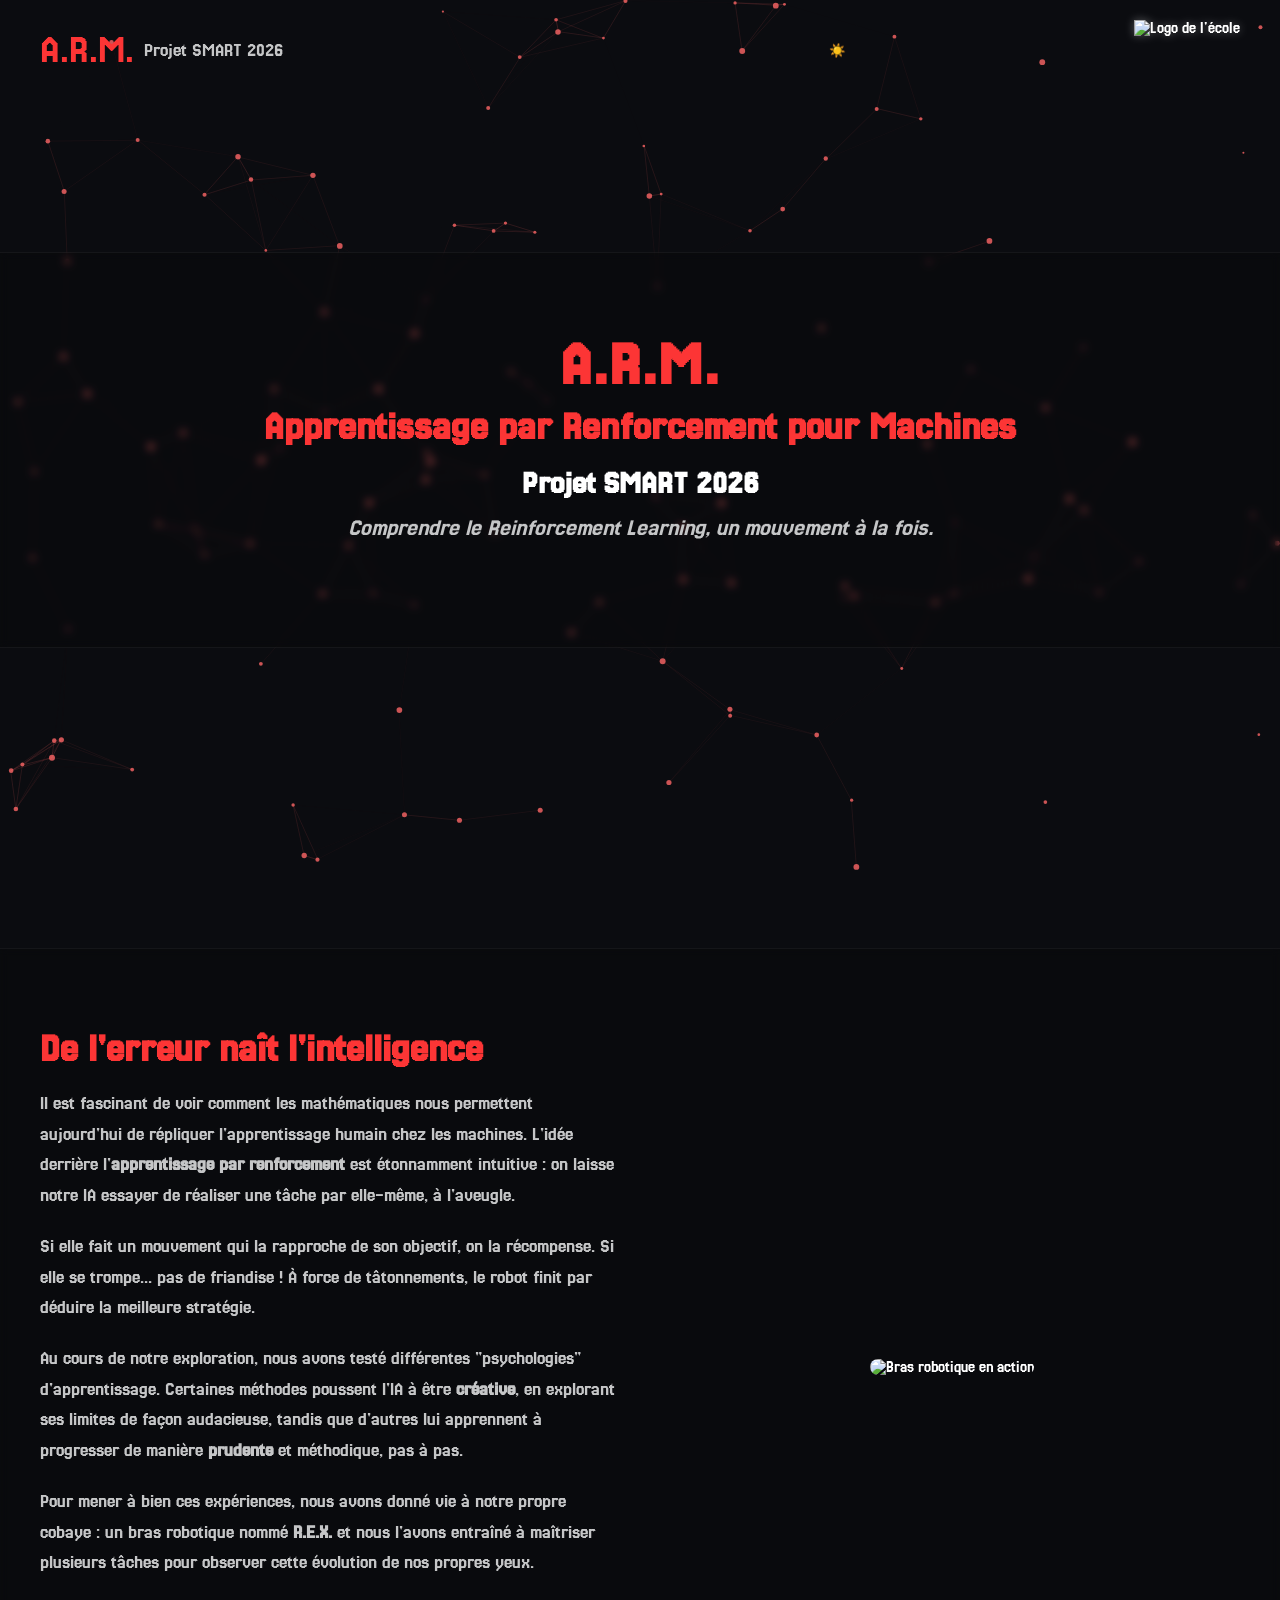
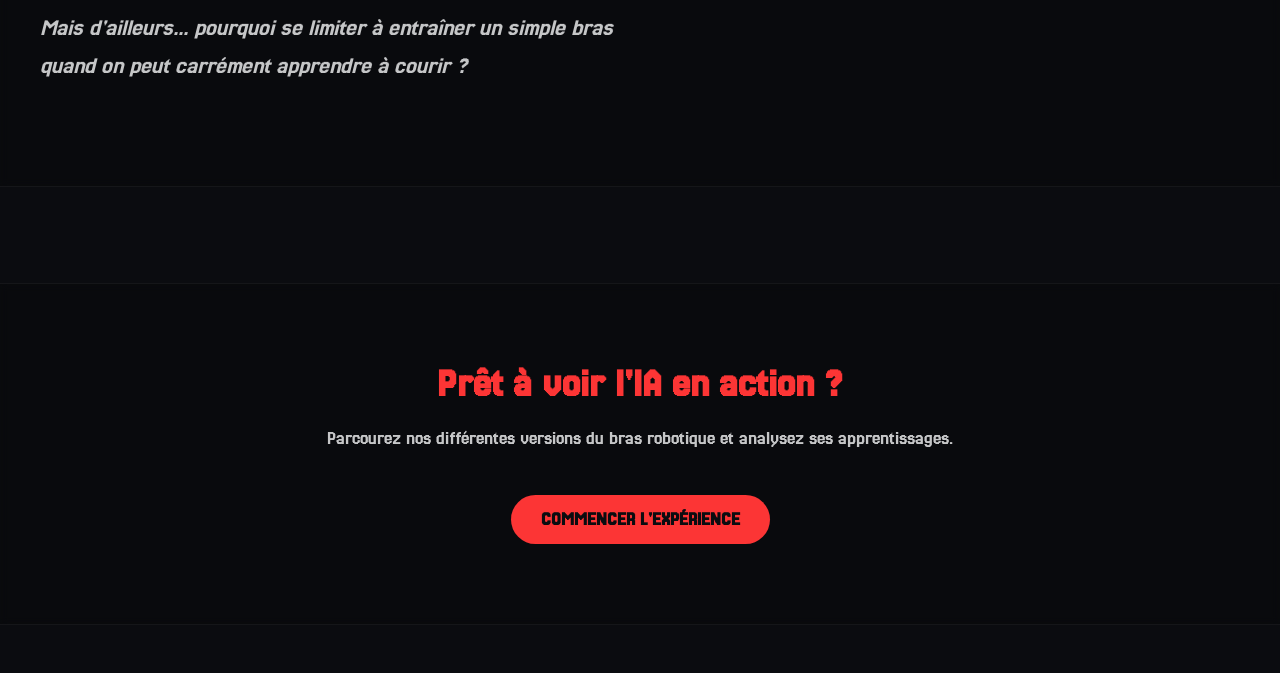
==== web/index.html @ 6c5f3771 "ajout graphisme bras" ====
<!DOCTYPE html>
<html lang="fr">
<head>
    <meta charset="UTF-8">
    <meta name="viewport" content="width=device-width, initial-scale=1.0">
    <title>A.R.M. SMART</title>
    <link rel="stylesheet" href="style.css">
    <script>
        if (localStorage.getItem('theme') === 'light') {
            document.documentElement.classList.add('light-mode');
        }
    </script>
</head>
<body>
    <canvas id="canvas-bg"></canvas>

    <header id="main-nav" class="top-header">
        <div class="nav-title">A.R.M.<span class="project-title">Projet SMART 2026</span></div>
        <button id="theme-toggle" class="theme-btn" aria-label="Changer de thème">☀️</button>
        <img src="img/insa_lyon.png" alt="Logo de l'école" class="school-logo">
    </header>

    <div class="main-wrapper">

        <section id="hero" class="hero-section">
            <div class="band text-center">
                <div class="container">
                    <h1>A.R.M.</h1>
                    <h2>Apprentissage par Renforcement pour Machines</h2>
                    <h3>Projet SMART 2026</h3>
                    <p class="slogan">Comprendre le Reinforcement Learning, un mouvement à la fois.</p>
                </div>
            </div>
        </section>

        <section id="presentation" class="content-section">
            <div class="band">
                <div class="container flex-container">
                    
                    <div class="text-content">
                        <h2>De l'erreur naît l'intelligence</h2>
                        
                        <p>Il est fascinant de voir comment les mathématiques nous permettent aujourd'hui de répliquer l'apprentissage humain chez les machines. L'idée derrière l'<strong>apprentissage par renforcement</strong> est étonnamment intuitive : on laisse notre IA essayer de réaliser une tâche par elle-même, à l'aveugle.</p>
                        
                        <p>Si elle fait un mouvement qui la rapproche de son objectif, on la récompense. Si elle se trompe... pas de friandise ! À force de tâtonnements, le robot finit par déduire la meilleure stratégie.</p>
                        
                        <p>Au cours de notre exploration, nous avons testé différentes "psychologies" d'apprentissage. Certaines méthodes poussent l'IA à être <strong>créative</strong>, en explorant ses limites de façon audacieuse, tandis que d'autres lui apprennent à progresser de manière <strong>prudente</strong> et méthodique, pas à pas.</p>
                        
                        <p>Pour mener à bien ces expériences, nous avons donné vie à notre propre cobaye : un bras robotique nommé <strong>R.E.X.</strong> et nous l'avons entraîné à maîtriser plusieurs tâches pour observer cette évolution de nos propres yeux.</p>
                        
                        <p class="slogan" style="margin-top: 30px;">
                            Mais d'ailleurs... pourquoi se limiter à entraîner un simple bras quand on peut carrément <em>apprendre à courir</em> ?
                        </p>
                    </div>

                    <div class="image-content">
                        <img src="img/robot_arm.png" alt="Bras robotique en action">
                    </div>

                </div>
            </div>
        </section>

        <section id="action" class="cta-section">
            <div class="band text-center">
                <div class="container">
                    <h2>Prêt à voir l'IA en action ?</h2>
                    <p>Parcourez nos différentes versions du bras robotique et analysez ses apprentissages.</p>
                    <a href="map.html" class="btn-start">COMMENCER L'EXPÉRIENCE</a>
                </div>
            </div>
        </section>
    </div>

    <script src="scripts.js"></script>
</body>
</html>
---- web/style.css ----
@import url('https://fonts.googleapis.com/css2?family=Jersey+25&display=swap');

* { margin: 0; padding: 0; box-sizing: border-box; }

html {
    scroll-behavior: smooth;
}

body {
    font-family: "Jersey 25", sans-serif;
    font-weight: 400;
    font-style: normal;
    overflow-x: hidden;
    background-color: #0b0c10;
    color: #ffffff;
}

/* --- Style du bouton de thème --- */
.theme-btn {
    background: none;
    border: none;
    cursor: pointer;
    margin-right: 20px;
    margin-left: auto; 
    display: flex;
    align-items: center;
    justify-content: center;
    transition: transform 0.3s ease;
    /* On retire le grayscale(100%) pour que l'icône couleur soit visible immédiatement */
    filter: none; 
}

/* --- Taille et comportement de l'icône spécifique --- */
#theme-icon {
    width: 35px;  /* Taille augmentée */
    height: 35px;
    transition: all 0.3s ease;
    /* Important : On retire le filtre d'inversion par défaut pour cette icône */
    filter: none !important; 
}

/* Effet de survol : légère rotation et agrandissement */
.theme-btn:hover #theme-icon {
    transform: scale(1.1) rotate(15deg);
    filter: drop-shadow(0 0 8px rgba(252, 53, 53, 0.5));
}

/* --- Correction pour le Mode Clair --- */
html.light-mode #theme-icon {
    /* On s'assure que l'image noir.png reste bien noire sur fond blanc */
    filter: none !important; 
}

.theme-btn:hover {
    transform: scale(1.1);
    filter: grayscale(0%);
}

html.light-mode body {
    background-color: #f4f4f9;
    color: #0b0c10;
}

html.light-mode h3, 
html.light-mode p, 
html.light-mode .slogan,
html.light-mode .project-title {
    color: #4a4a4a;
}

html.light-mode body .top-header.scrolled {
    background: rgba(255, 255, 255, 0.95);
    border-bottom: 1px solid rgba(0, 0, 0, 0.1);
}

html.light-mode body .band {
    background: rgba(255, 255, 255, 0.6);
    border-top: 1px solid rgba(0, 0, 0, 0.05);
    border-bottom: 1px solid rgba(0, 0, 0, 0.05);
}

html.light-mode body .level-info-panel {
    background: rgba(255, 255, 255, 0.9);
    box-shadow: 0 10px 30px rgba(0, 0, 0, 0.1);
}

html.light-mode body .map-node {
    background-color: #e0e0e0;
    border-color: #888;
}

html.light-mode body #map-paths line {
    stroke: rgba(0, 0, 0, 0.2) !important;
}

#canvas-bg {
    position: fixed;
    top: 0;
    left: 0;
    width: 100vw;
    height: 100vh;
    z-index: 0;
    pointer-events: none;
}

.main-wrapper { 
    position: relative; 
    z-index: 1; 
}

.top-header {
    position: fixed;
    top: 0;
    left: 0;
    width: 100vw;
    height: 100px;
    display: flex;
    align-items: center;
    padding: 0 40px;
    z-index: 100;
    transition: all 0.4s ease;
}

.nav-title {
    font-size: 2.5rem;
    color: #fc3535;
    opacity: 0;
    transform: translateX(-20px); 
    transition: all 0.4s ease;
    margin-right: auto; 
    display: flex;
}

.nav-link {
    color: inherit;
    text-decoration: none;
    transition: color 0.3s ease;
}

.project-title {
    font-size: 1.2rem;
    color: #c5c6c7;
    margin: auto 10px;
}


.school-logo {
    height: 60px;
    width: auto;
    filter: drop-shadow(0 0 5px rgba(255,255,255,0.3));
    transition: all 0.4s ease;
    margin-left: auto; 
}


.top-header.scrolled {
    height: 70px; 
    background: rgba(11, 12, 16, 0.95); 
    backdrop-filter: blur(10px);
    -webkit-backdrop-filter: blur(10px);
    border-bottom: 1px solid rgba(255, 255, 255, 0.1);
}

.top-header.scrolled .nav-title {
    opacity: 1; 
    transform: translateX(0); 
}

.top-header.scrolled .school-logo {
    height: 45px; 
}


@media (max-width: 768px) {
    .top-header { padding: 0 20px; }
    .school-logo { height: 45px; }
    .top-header.scrolled .school-logo { height: 35px; }
    .nav-title { font-size: 1.8rem; }
}

.school-logo {
    height: 60px;
    width: auto;
    filter: drop-shadow(0 0 5px rgba(255,255,255,0.3));
}

section {
    display: flex;
    justify-content: center;
    align-items: center;
    width: 100%;
    padding: 3rem 0;
}

#hero {
    min-height: 100vh;
    padding: 0;
}

.band {
    width: 100%;
    background: rgba(0, 0, 0, 0.15); 
    backdrop-filter: blur(4px); 
    -webkit-backdrop-filter: blur(4px);
    padding: 5rem 2rem; 
    border-top: 1px solid rgba(255, 255, 255, 0.05); 
    border-bottom: 1px solid rgba(255, 255, 255, 0.05);
}

.container {
    max-width: 1200px;
    margin: 0 auto; 
    width: 100%;
}

.text-center { text-align: center; }

.flex-container {
    display: flex;
    gap: 3rem;
    align-items: center;
}

.text-content { flex: 1; }
.image-content { flex: 1; text-align: center; }
.image-content img { max-width: 100%; border-radius: 10px; }

h1 { font-size: 4rem; letter-spacing: 2px; margin-bottom: 10px; color: #fc3535; }
h2 { font-size: 2.5rem; margin-bottom: 20px; color: #fc3535; }
h3 { font-size: 2rem; margin: 10px 0px; color: #fff; }
p { font-size: 1.2rem; line-height: 1.6; margin-bottom: 20px; color: #c5c6c7; }
.slogan { font-size: 1.5rem; font-style: italic; color: #c5c6c7; }

.scroll-arrow { 
    font-size: 3rem; 
    color: #fc3535; 
    text-decoration: none; 
    display: inline-block; 
    margin-top: 30px;
    transition: transform 0.3s ease;
}
.scroll-arrow:hover { transform: translateY(10px); }

.btn-start {
    display: inline-block;
    padding: 15px 30px;
    font-size: 1.2rem;
    font-weight: bold;
    color: #0b0c10;
    background-color: #fc3535;
    border: none;
    border-radius: 50px;
    cursor: pointer;
    text-decoration: none;
    transition: background-color 0.3s ease, transform 0.2s ease;
    margin-top: 20px;
}
.btn-start:hover {
    background-color: #c32d2d;
    transform: scale(1.05);
}

@media (max-width: 768px) {
    .flex-container { flex-direction: column; }
    h1 { font-size: 2.5rem; }
    .school-logo { height: 40px; }
    .band { padding: 3rem 1.5rem; }
}



.map-wrapper {
    position: relative;
    width: 100vw;
    height: 100vh;
    overflow: hidden; 
    z-index: 1;
}


.map-container {
    position: absolute;
    top: 0;
    left: 0;
    width: 100%;
    height: 100%;
}


#map-layer {
    position: absolute;
    top: 0;
    left: 0;
    width: 100%;
    height: 100%;
    
    transition: transform 1.2s cubic-bezier(0.34, 1.56, 0.64, 1);
}


.map-centered {
    transform: translateX(-32vw);
}


#map-paths {
    position: absolute;
    top: 0;
    left: 0;
    width: 100%;
    height: 100%;
    z-index: 1;
    pointer-events: none;
}


.level-info-panel {
    position: absolute;
    bottom: 40px;
    right: 40px;
    width: 90%;
    max-width: 450px;
    background: rgba(11, 12, 16, 0.85); 
    border: 2px solid #fc3535; 
    padding: 2rem;
    border-radius: 15px;
    text-align: center;
    backdrop-filter: blur(5px);
    z-index: 10;
    transition: transform 0.3s ease, opacity 0.3s ease;
    box-shadow: 0 10px 30px rgba(0, 0, 0, 0.5);
}


#map-paths {
    position: absolute;
    top: 0;
    left: 0;
    z-index: 1;
    pointer-events: none; 
}


.map-node {
    position: absolute;
    width: 35px;
    height: 35px;
    background-color: #0b0c10;
    border: 4px solid #c5c6c7;
    border-radius: 50%;
    transform: translate(-50%, -50%);
    cursor: pointer;
    z-index: 2;
    transition: all 0.3s ease;
}

.map-node:hover {
    transform: translate(-50%, -50%) scale(1.2);
    border-color: #ffffff;
}

.map-node.active {
    border-color: #fc3535;
    box-shadow: 0 0 15px rgba(252, 53, 53, 0.8);
    background-color: #fc3535;
}


.avatar {
    position: absolute;
    width: 60px;
    height: 60px;
    background-color: #ffffff;
    border: 3px solid #fc3535;
    border-radius: 50%;
    transform: translate(-50%, -100%); 
    z-index: 3;
    transition: top 0.8s cubic-bezier(0.34, 1.56, 0.64, 1), left 0.8s cubic-bezier(0.34, 1.56, 0.64, 1);
    display: flex;
    justify-content: center;
    align-items: center;
    font-size: 2.2rem;
    box-shadow: 0 5px 15px rgba(0,0,0,0.5);
}


.fade-out {
    opacity: 0;
    pointer-events: none;
    transition: opacity 0.8s ease;
}


@media (max-width: 768px) {
    .level-info-panel {
        bottom: 20px;
        right: 50%;
        transform: translateX(50%);
    }
}


/* --- Blocage du Scroll Global --- */
body.no-scroll {
    overflow: hidden;
}

.nav-corner {
    display: flex;
    align-items: center;
    gap: 15px;
}

/* --- Layout Principal Full Screen --- */
.dashboard-wrapper.full-page {
    height: 100vh;
    width: 100vw;
    padding-top: 90px; /* Laisse l'espace pour la navbar (top-header.scrolled fait 70px) */
    padding-bottom: 20px;
    display: flex;
    justify-content: center;
    box-sizing: border-box;
}

.dashboard-container.yt-layout {
    display: grid;
    grid-template-columns: 3fr 1fr; /* 75% pour la vidéo, 25% pour les paramètres */
    gap: 30px;
    width: 98%;
    max-width: 1600px;
    height: 100%;
    background: rgba(11, 12, 16, 0.85);
    border: 2px solid #fc3535;
    border-radius: 15px;
    padding: 20px;
    backdrop-filter: blur(8px);
    -webkit-backdrop-filter: blur(8px);
    box-shadow: 0 15px 35px rgba(0,0,0,0.5);
    box-sizing: border-box;
}

/* =========================================
   COLONNE GAUCHE (Vidéo & Contrôles)
========================================= */
.dashboard-left {
    display: flex;
    flex-direction: column;
    height: 100%;
}

.back-link { 
    display: inline-block; 
    margin-bottom: 10px; 
    color: #c5c6c7; 
    text-decoration: none; 
    font-size: 1.2rem;
    transition: color 0.3s, transform 0.2s; 
}

.back-link:hover { 
    color: #fc3535; 
    transform: translateX(-5px); 
}

/* Zone de la vidéo */
.video-container {
    flex-grow: 1; /* Prend toute la place verticale restante */
    display: flex;
    flex-direction: column;
    background: #000;
    border-radius: 10px;
    overflow: hidden;
    border: 1px solid rgba(255,255,255,0.2);
}

#ai-video {
    width: 100%;
    flex-grow: 1;
    height: 0; /* Astuce flexbox : permet de s'adapter sans faire déborder le conteneur */
    object-fit: contain; /* Garde le ratio 16:9 sans couper l'image */
}

/* Barre de contrôles sous la vidéo */
.video-controls {
    background: #1a1a1a;
    padding: 15px 20px;
    display: flex;
    justify-content: space-between; /* Espace le Play/Pause et l'Entraînement */
    align-items: center;
    border-top: 1px solid #333;
}

.control-btn {
    background: #fc3535;
    color: #0b0c10;
    border: none;
    padding: 10px 20px;
    font-size: 1.2rem;
    font-family: inherit;
    border-radius: 5px;
    cursor: pointer;
    font-weight: bold;
    transition: transform 0.2s;
}

.control-btn:hover { 
    transform: scale(1.05); 
}

/* Groupe d'entraînement (à droite sous la vidéo) */
.training-group {
    display: flex;
    align-items: center;
    gap: 15px;
}

.small-train-btn {
    margin-top: 0;
    padding: 10px 20px;
    font-size: 1.1rem;
    border-radius: 5px;
}

.small-train-btn:disabled {
    background: #555;
    cursor: not-allowed;
    transform: none;
    color: #aaa;
}

.status-msg { 
    font-size: 1.1rem; 
    font-style: italic; 
    color: #aaa; 
}

/* =========================================
   COLONNE DROITE (Paramètres)
========================================= */
.dashboard-right {
    display: flex;
    flex-direction: column;
    overflow-y: auto; /* Ajoute un scroll interne si l'écran est petit */
    padding-right: 10px; /* Évite que la scrollbar ne colle au bord */
}

/* Customisation de la barre de défilement (Scrollbar) pour le menu droit */
.dashboard-right::-webkit-scrollbar { width: 8px; }
.dashboard-right::-webkit-scrollbar-track { background: rgba(255,255,255,0.05); border-radius: 4px; }
.dashboard-right::-webkit-scrollbar-thumb { background: rgba(252,53,53,0.5); border-radius: 4px; }
.dashboard-right::-webkit-scrollbar-thumb:hover { background: #fc3535; }

.settings-header h2 { font-size: 2rem; margin-bottom: 5px; }
.level-description { font-size: 1.1rem; margin-bottom: 20px; color: #c5c6c7; }

.settings-panel {
    background: rgba(255,255,255,0.05);
    padding: 20px;
    border-radius: 10px;
    flex-grow: 1;
}

.setting-group { margin-bottom: 25px; }
.setting-group:last-child { margin-bottom: 0; }
.setting-group > label { 
    display: flex; 
    align-items: center; 
    margin-bottom: 10px; 
    font-size: 1.3rem; 
    color: #fc3535;
}

.val-badge {
    color: #fff;
    background: rgba(255,255,255,0.2);
    padding: 2px 8px;
    border-radius: 5px;
    font-size: 1.1rem;
    margin-left: 10px;
}

/* --- Info-bulles (Tooltips) --- */
.info-tooltip {
    position: relative;
    display: inline-block;
    cursor: help;
    margin-left: 8px;
    font-size: 1.1rem;
}

.info-icon {
    width: 18px;
    height: 18px;
    filter: invert(100%) sepia(100%) grayscale(100%) brightness(150%);
    transition: transform 0.3s ease;
}

.info-tooltip .tooltip-text {
    visibility: hidden;
    width: 220px;
    background-color: rgba(11, 12, 16, 0.95);
    color: #fff;
    text-align: center;
    border-radius: 8px;
    padding: 10px;
    position: absolute;
    z-index: 10;
    bottom: 150%;
    left: 50%;
    transform: translateX(-50%);
    opacity: 0;
    transition: opacity 0.3s;
    font-size: 1rem;
    font-weight: normal;
    font-family: sans-serif; /* Plus lisible pour les descriptions */
    border: 1px solid #fc3535;
    box-shadow: 0 5px 15px rgba(0,0,0,0.5);
    pointer-events: none;
}

.info-tooltip .tooltip-text::after {
    content: "";
    position: absolute;
    top: 100%;
    left: 50%;
    margin-left: -5px;
    border-width: 5px;
    border-style: solid;
    border-color: #fc3535 transparent transparent transparent;
}

.info-tooltip:hover .tooltip-text {
    visibility: visible;
    opacity: 1;
}

/* --- Toggle PPO / SAC --- */
.toggle-container {
    display: flex;
    background: rgba(0,0,0,0.5);
    border-radius: 8px;
    overflow: hidden;
    border: 1px solid rgba(255,255,255,0.2);
}

.toggle-container input[type="radio"] { display: none; }

.toggle-label {
    flex: 1;
    text-align: center;
    padding: 10px;
    cursor: pointer;
    font-size: 1.2rem;
    transition: background 0.3s, color 0.3s;
}

.toggle-container input[type="radio"]:checked + .toggle-label {
    background: #fc3535;
    color: #0b0c10;
    font-weight: bold;
}

/* --- Sliders --- */
.dashboard-slider {
    width: 100%;
    cursor: pointer;
    accent-color: #fc3535;
}

.slider-labels {
    display: flex;
    justify-content: space-between;
    font-size: 1rem;
    color: #aaa;
    margin-top: 5px;
}

/* =========================================
   RESPONSIVE DESIGN (Tablettes & Mobiles)
========================================= */
@media (max-width: 1024px) {
    /* Sur petit écran, on repasse sur une seule colonne */
    .dashboard-container.yt-layout {
        grid-template-columns: 1fr;
        overflow-y: auto; /* On permet de scroller tout le dashboard */
    }
    
    .dashboard-wrapper.full-page {
        height: auto;
        min-height: 100vh;
    }
    
    body.no-scroll { overflow: auto; } /* On réactive le scroll global sur mobile */
    
    .video-container { min-height: 40vh; }

    .video-controls { flex-direction: column; gap: 15px; }
    .training-group { flex-direction: column; width: 100%; }
    .small-train-btn { width: 100%; }
}

/* =========================================
   ADAPTATIONS POUR LE MODE CLAIR
========================================= */
html.light-mode .dashboard-container.yt-layout {
    background: rgba(255, 255, 255, 0.9);
    border-color: #fc3535;
    box-shadow: 0 10px 30px rgba(0,0,0,0.1);
}

html.light-mode .settings-panel { 
    background: rgba(0,0,0,0.05); 
}

html.light-mode .video-controls { 
    background: #eee; 
    border-top: 1px solid #ccc; 
}

html.light-mode .toggle-container { 
    background: rgba(255,255,255,0.5); 
    border-color: #ccc; 
}

html.light-mode .val-badge { 
    background: rgba(0,0,0,0.1); 
    color: #000; 
}

html.light-mode .info-tooltip .tooltip-text {
    background-color: rgba(255, 255, 255, 0.95);
    color: #0b0c10;
    box-shadow: 0 5px 15px rgba(0,0,0,0.2);
}
/* Annule l'inversion de l'image du bouton thème en mode clair */
html.light-mode #theme-icon {
    filter: none;
}

.loader {
  width: 48px;
  height: 48px;
  border: 3px solid #FFF;
  border-radius: 50%;
  display: inline-block;
  position: relative;
  box-sizing: border-box;
  animation: rotation 1s linear infinite;
} 
.loader::after {
  content: '';  
  box-sizing: border-box;
  position: absolute;
  left: 50%;
  top: 50%;
  transform: translate(-50%, -50%);
  width: 56px;
  height: 56px;
  border-radius: 50%;
  border: 3px solid transparent;
  border-bottom-color: #FF3D00;
}

@keyframes rotation {
  0% {
    transform: rotate(0deg);
  }
  100% {
    transform: rotate(360deg);
  }
}
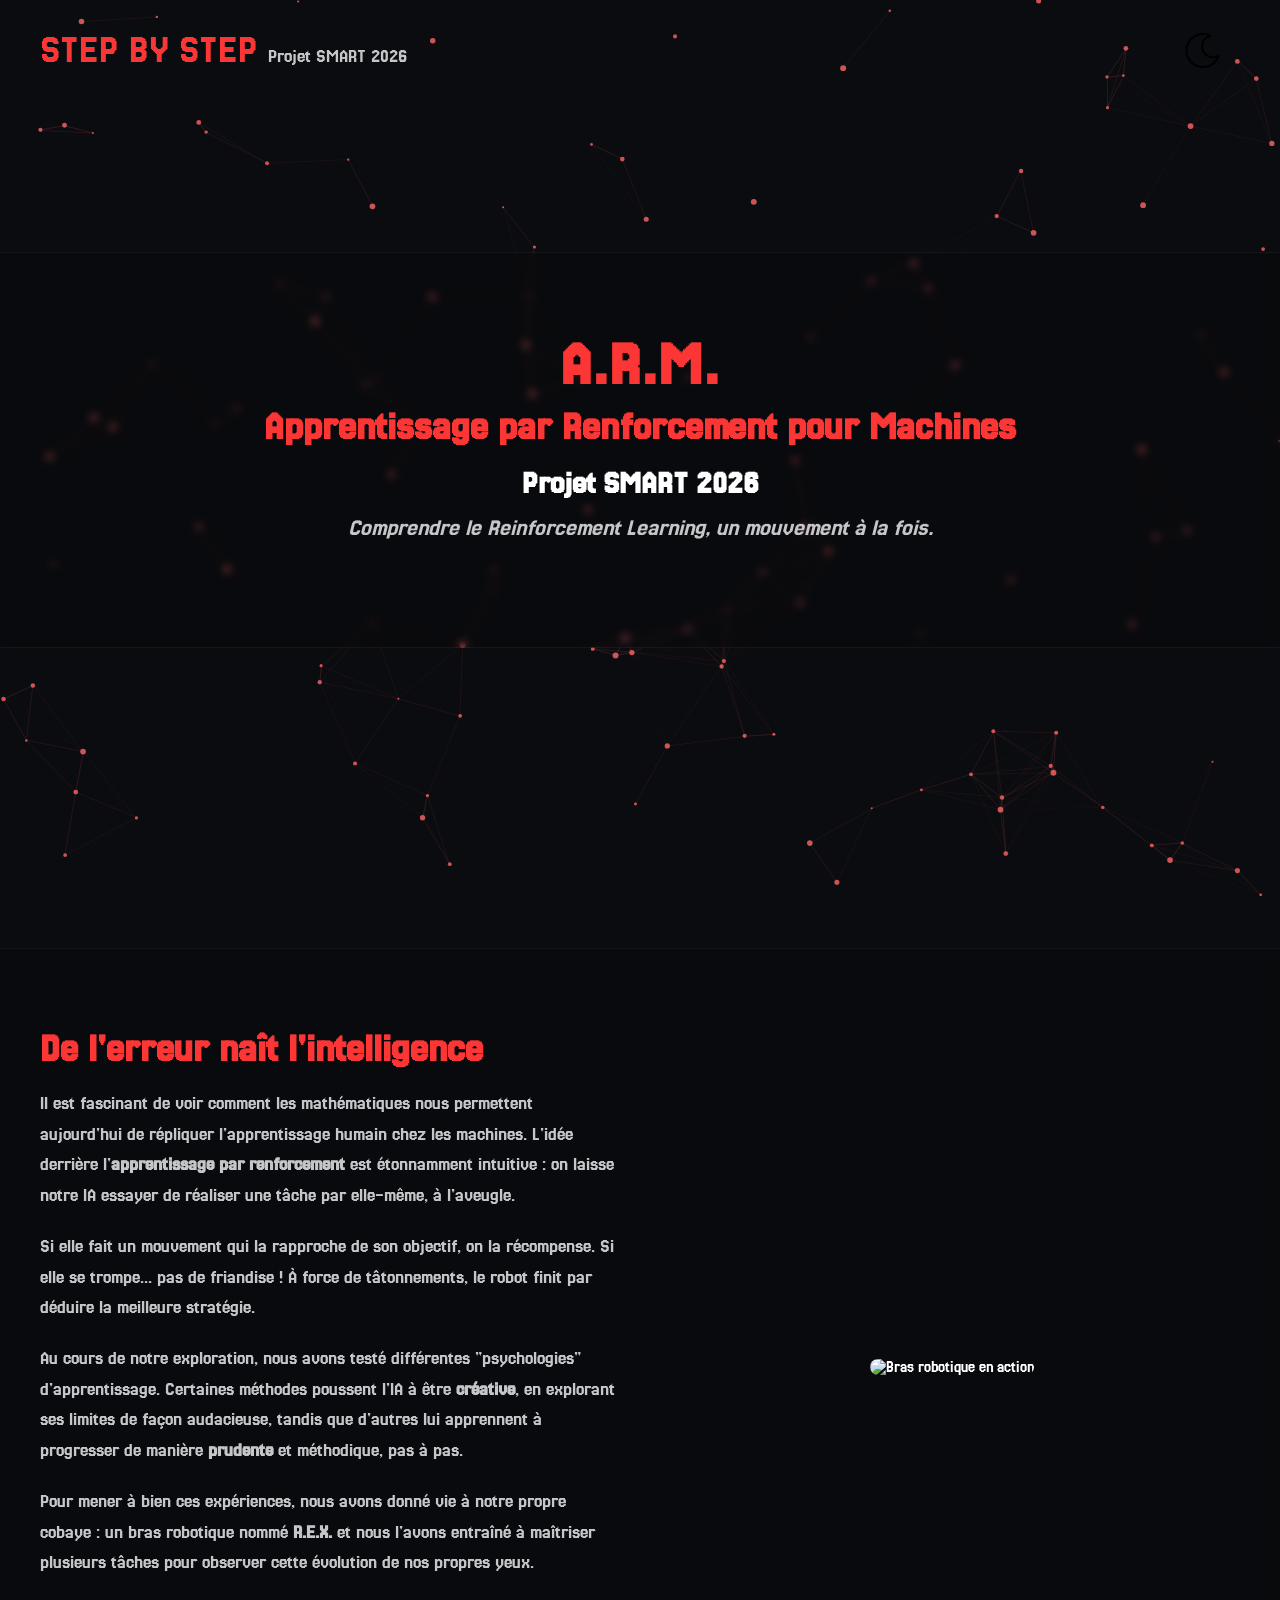
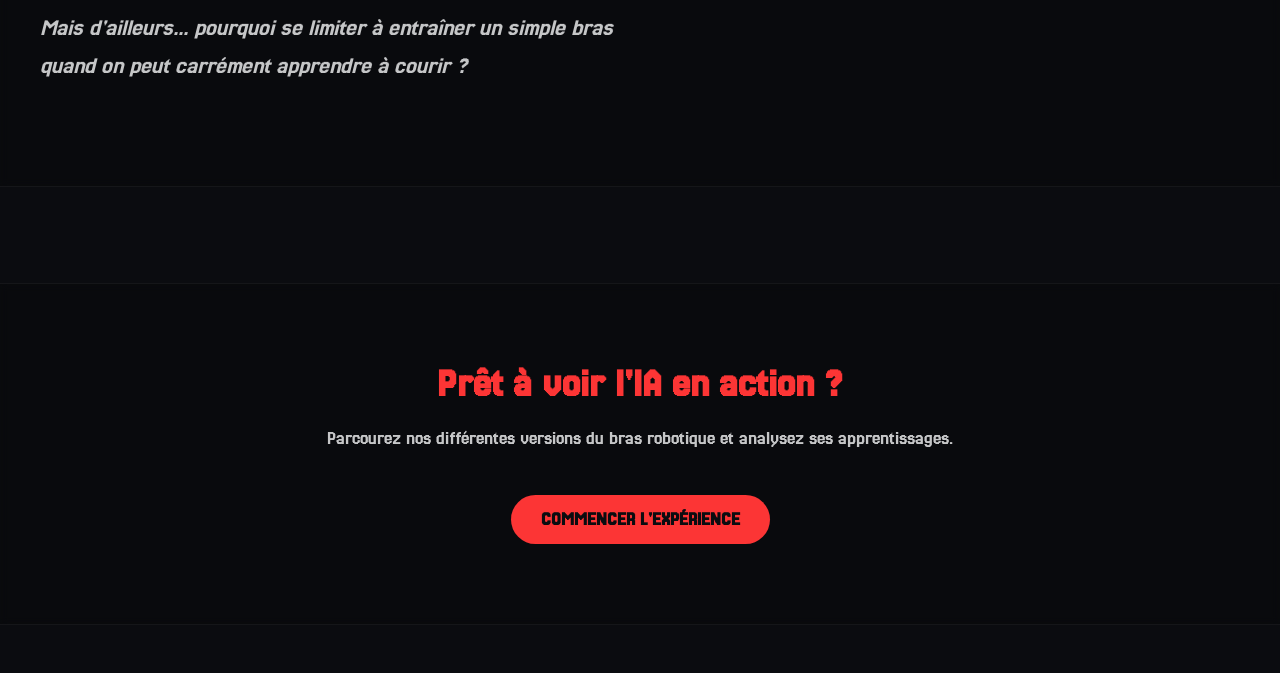
==== commit bbea8fd7: "ajout web" ====
--- a/web/index.html
+++ b/web/index.html
@@ -14,10 +14,14 @@
 <body>
     <canvas id="canvas-bg"></canvas>
 
-    <header id="main-nav" class="top-header">
-        <div class="nav-title">A.R.M.<span class="project-title">Projet SMART 2026</span></div>
-        <button id="theme-toggle" class="theme-btn" aria-label="Changer de thème">☀️</button>
-        <img src="img/insa_lyon.png" alt="Logo de l'école" class="school-logo">
+    <header id="main-nav" class="top-header scrolled">
+        <div class="nav-title" style="opacity: 1; transform: translateX(0);"><a class="nav-link" href="index.html">STEP BY STEP<span class="project-title">Projet SMART 2026</span></a></div>
+        <div class="nav-corner">
+            <button id="theme-toggle" class="theme-btn" aria-label="Changer de thème">
+                <img src="img/couleur.png" class="info-icon" id="theme-icon">
+            </button>
+            <img src="img/insa_lyon.png" alt="Logo de l'école" class="school-logo" onerror="this.style.display='none'">
+        </div>
     </header>
 
     <div class="main-wrapper">
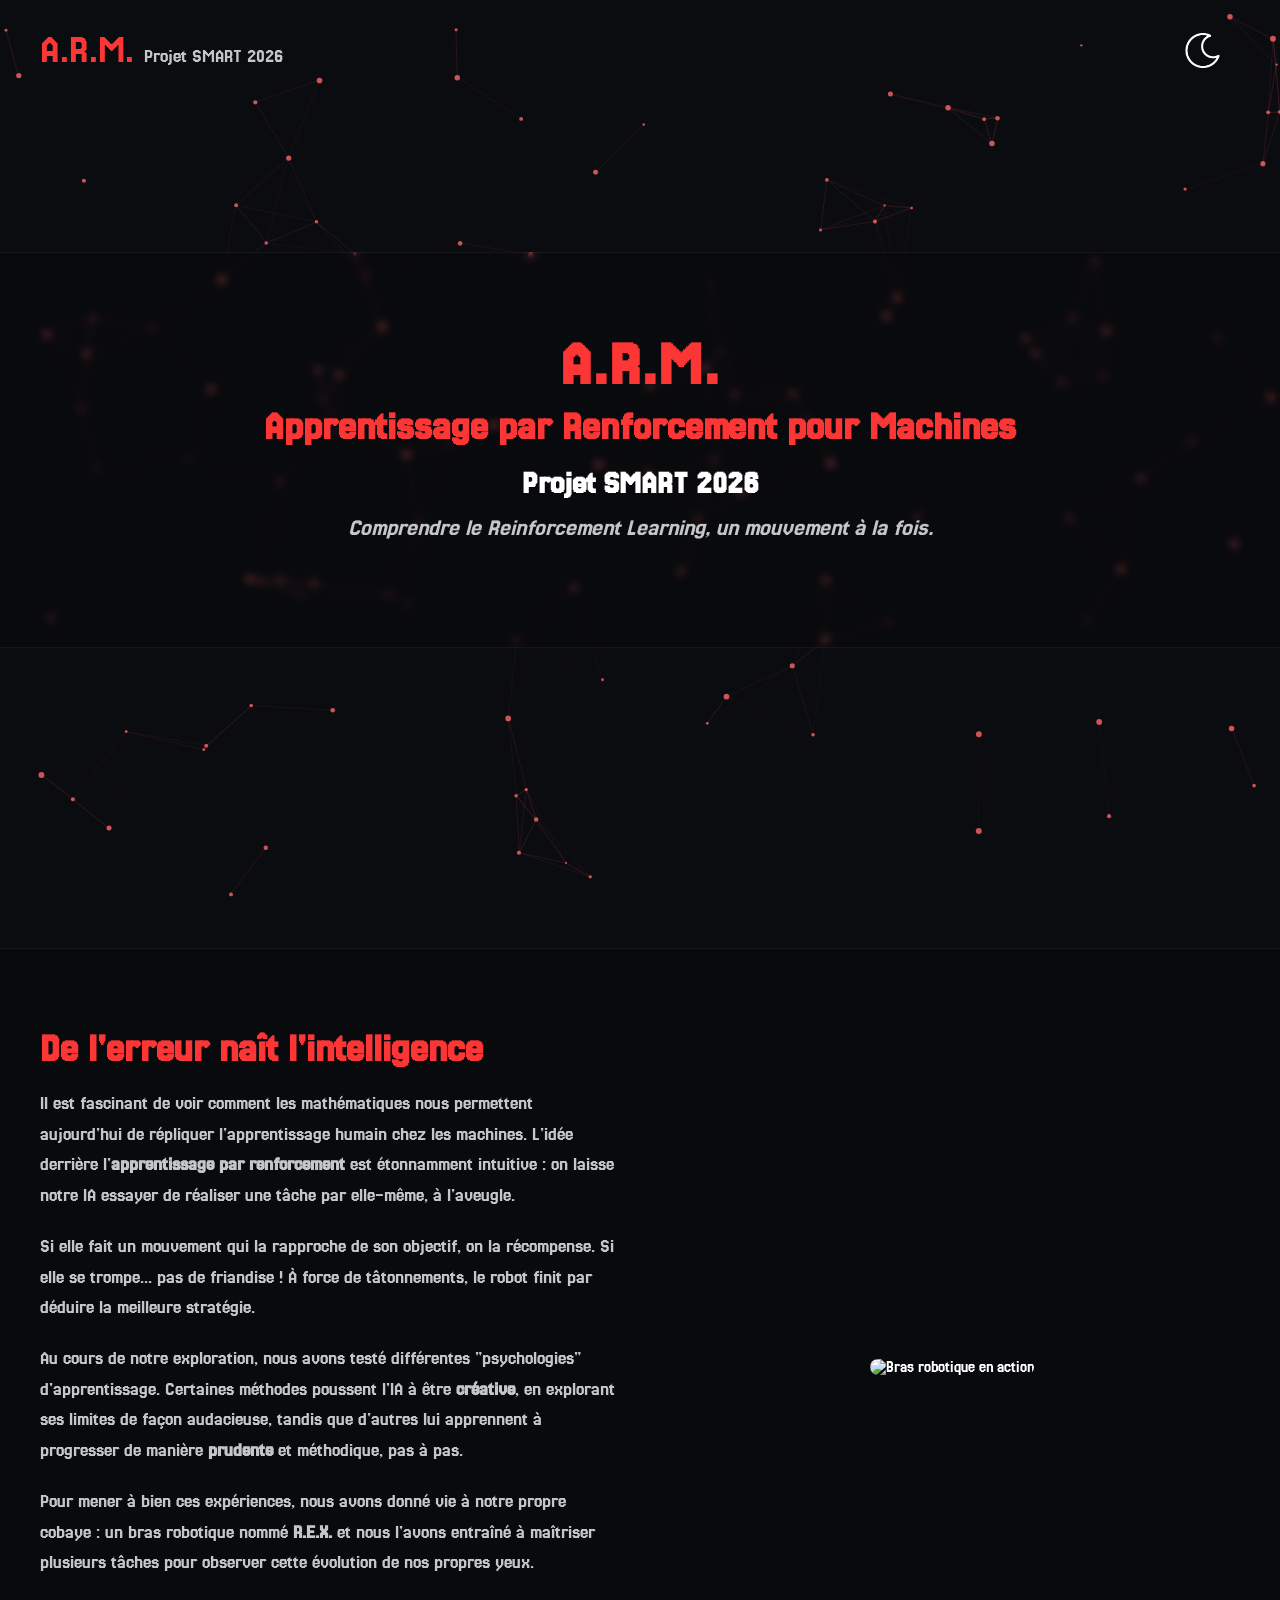
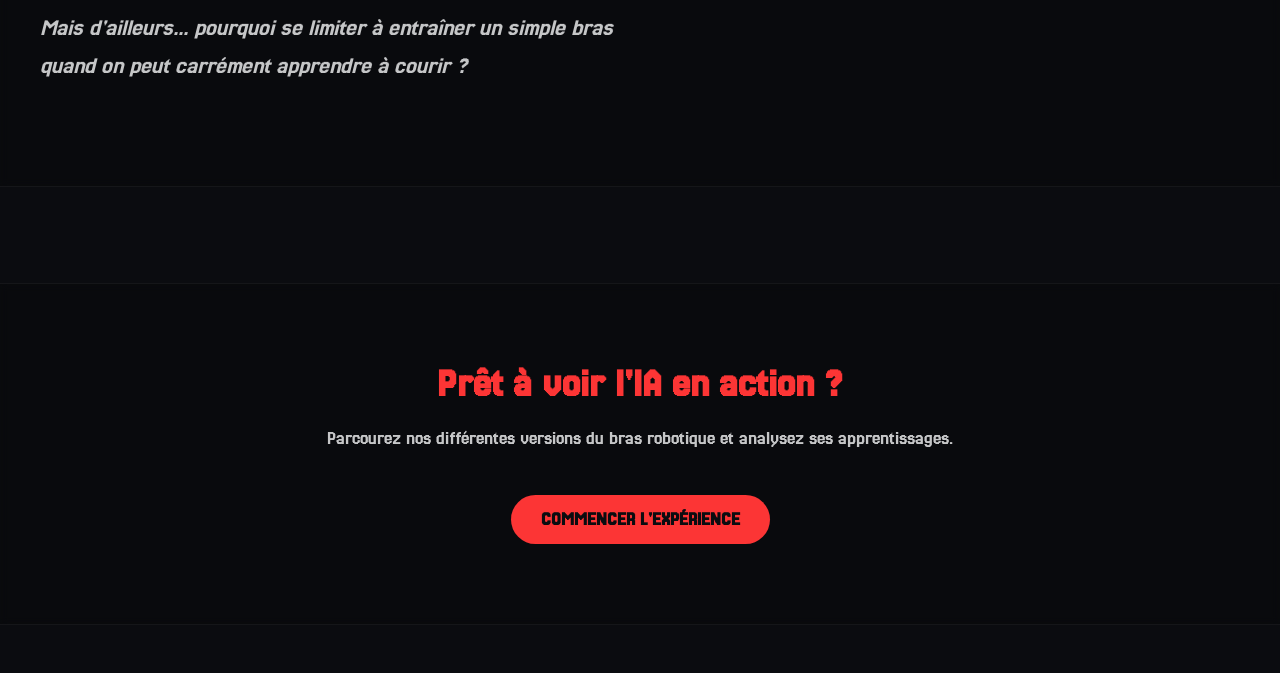
==== commit 60f86354: "add videos" ====
--- a/web/index.html
+++ b/web/index.html
@@ -15,7 +15,7 @@
     <canvas id="canvas-bg"></canvas>
 
     <header id="main-nav" class="top-header scrolled">
-        <div class="nav-title" style="opacity: 1; transform: translateX(0);"><a class="nav-link" href="index.html">STEP BY STEP<span class="project-title">Projet SMART 2026</span></a></div>
+        <div class="nav-title" style="opacity: 1; transform: translateX(0);"><a class="nav-link" href="index.html">A.R.M.<span class="project-title">Projet SMART 2026</span></a></div>
         <div class="nav-corner">
             <button id="theme-toggle" class="theme-btn" aria-label="Changer de thème">
                 <img src="img/couleur.png" class="info-icon" id="theme-icon">
--- a/web/style.css
+++ b/web/style.css
@@ -652,6 +652,16 @@
     cursor: pointer;
     font-size: 1.2rem;
     transition: background 0.3s, color 0.3s;
+}
+
+.wiki {
+    font-size: 0.9rem;
+    color: #9b9b9b;
+    margin-top: 5px;
+}
+
+.wiki:hover {
+    color: #575757;
 }
 
 .toggle-container input[type="radio"]:checked + .toggle-label {
